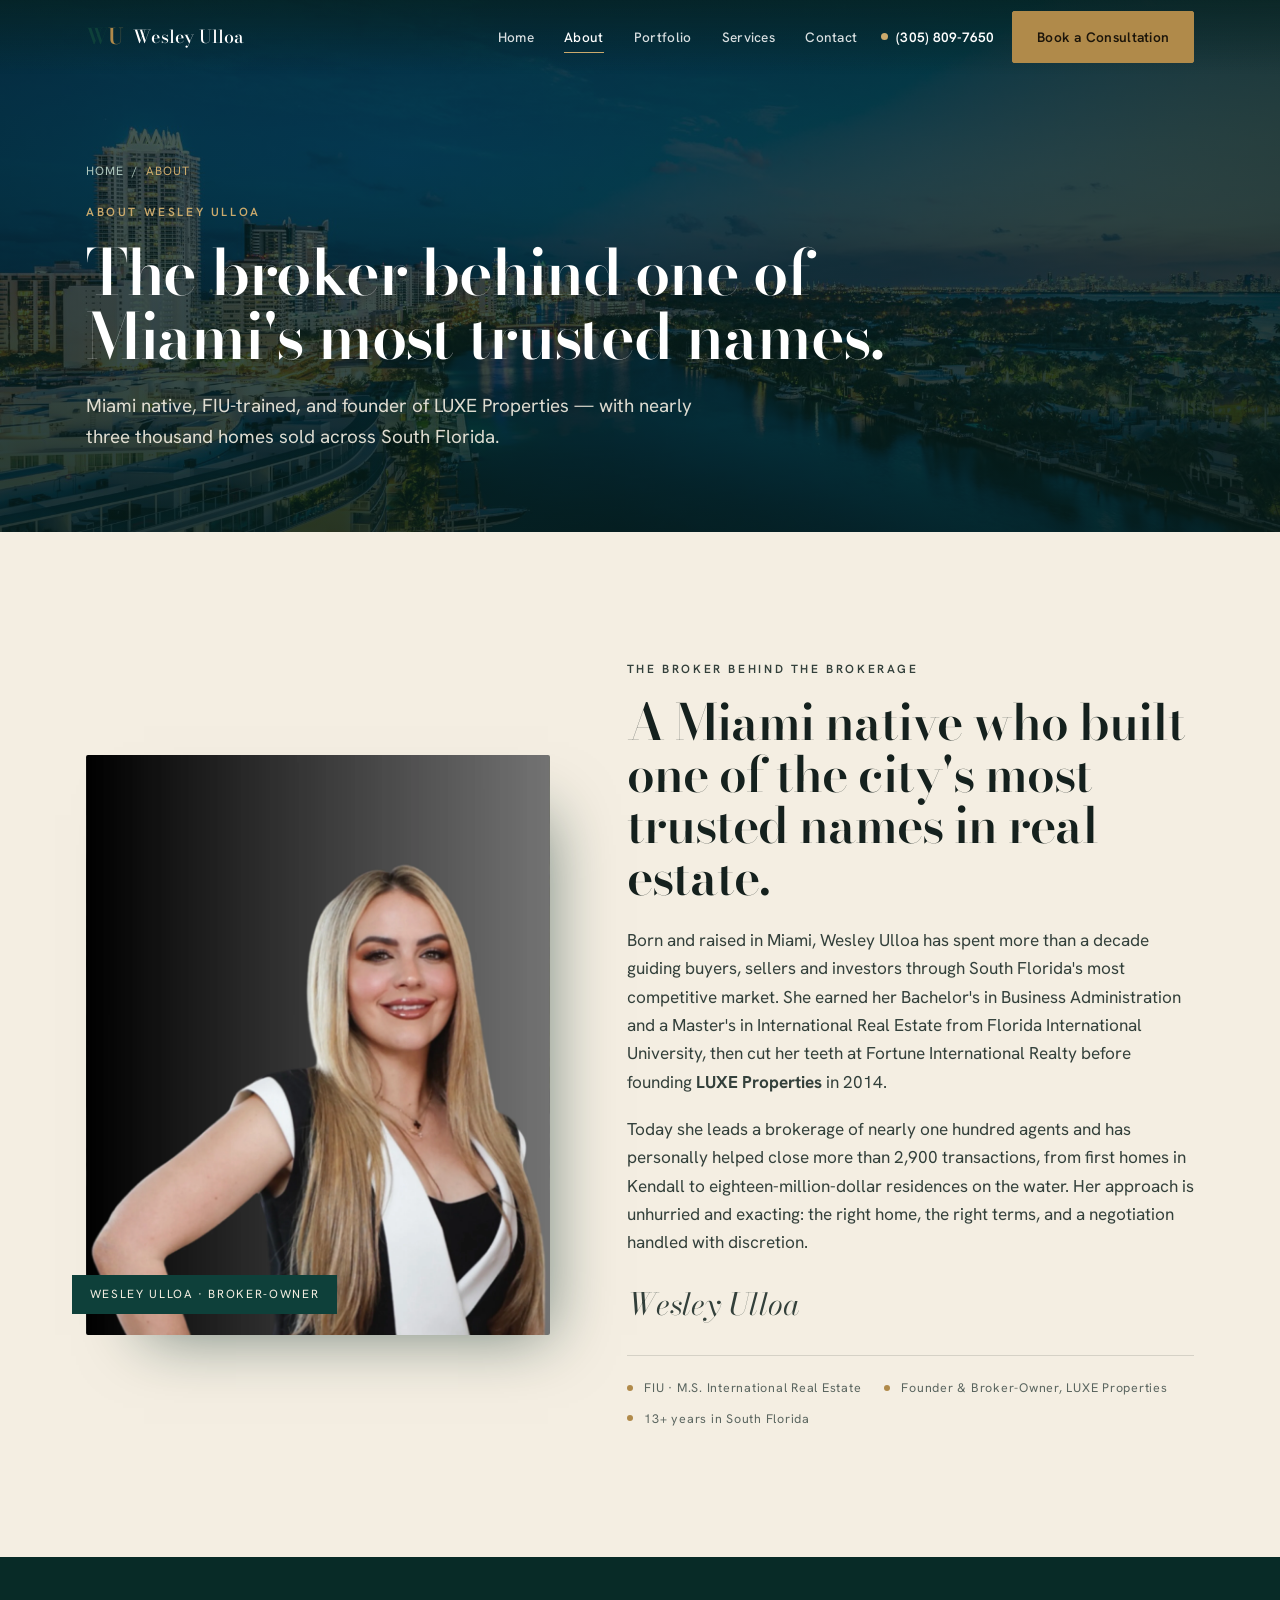
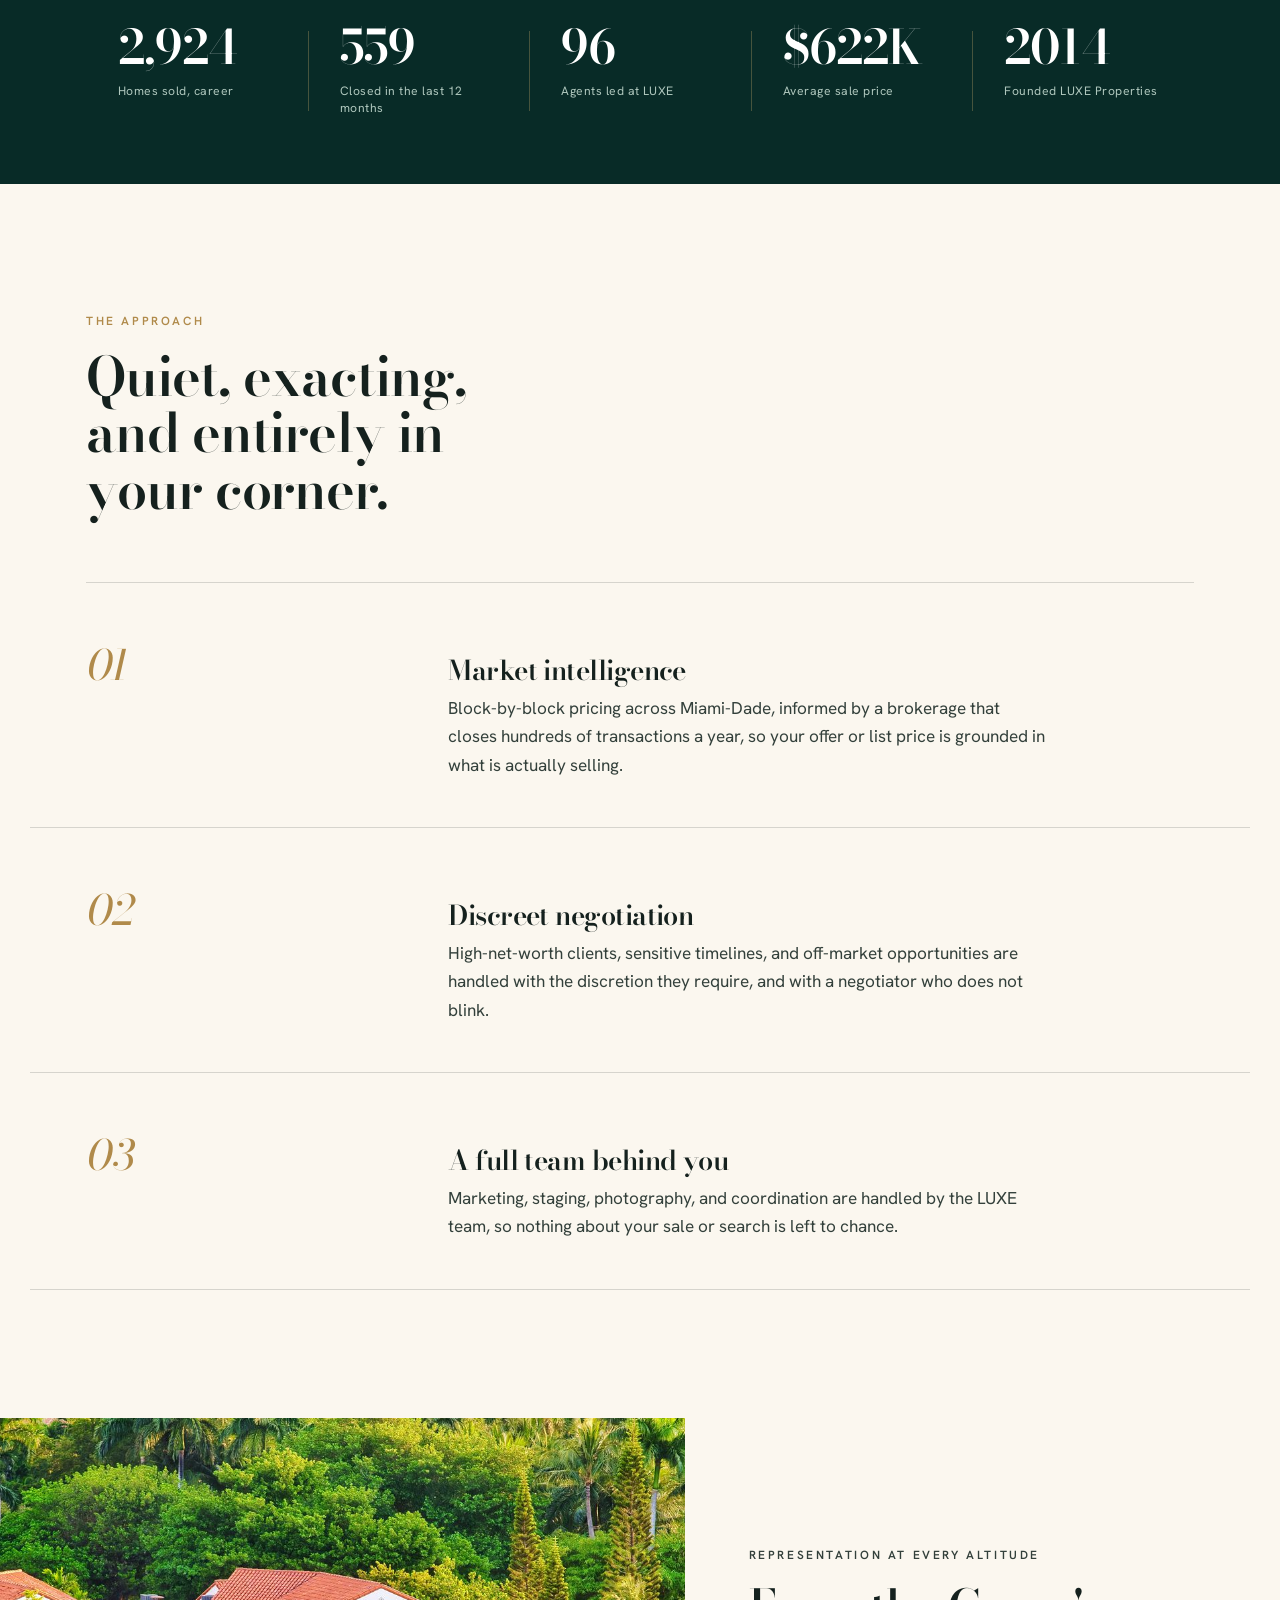
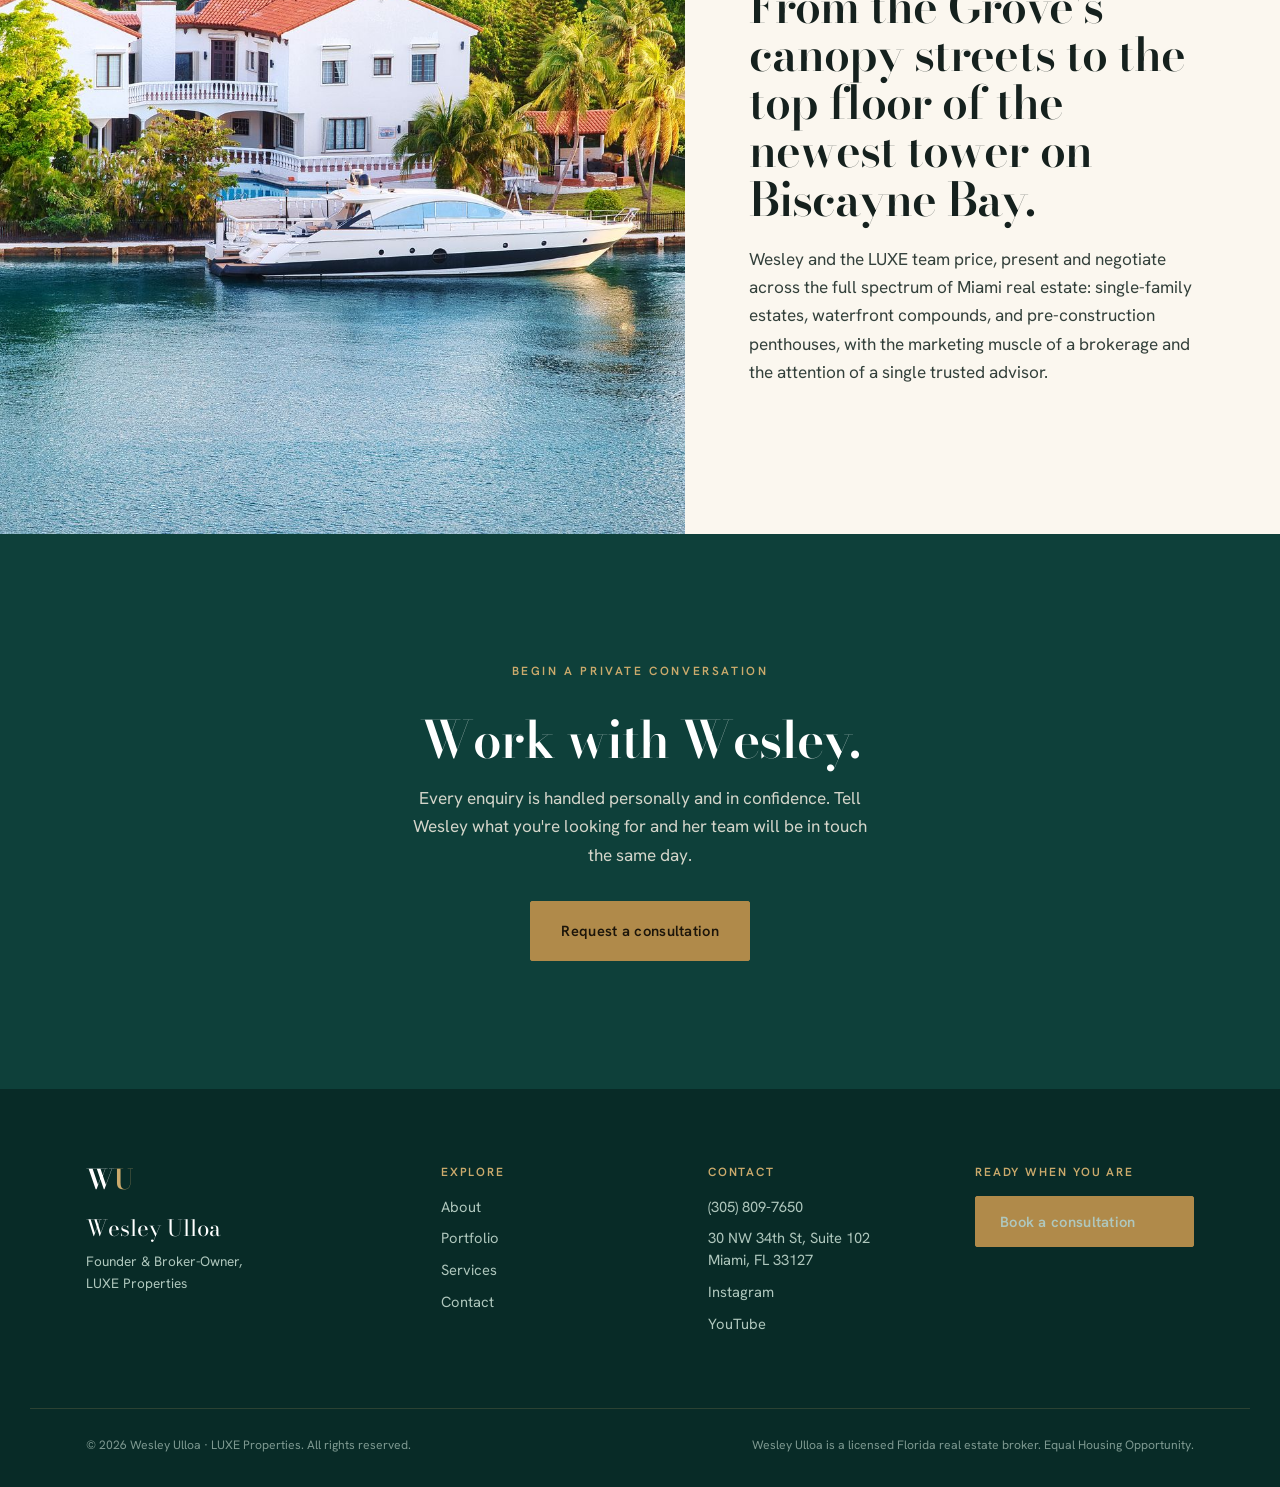
==== about.html @ b90cdd73 "Convert to 5-page site (Home / About / Portfolio / Services / Contact) - Shared header/footer + page" ====
<!DOCTYPE html>
<html lang="en">
<head>
<meta charset="UTF-8">
<meta name="viewport" content="width=device-width, initial-scale=1">
<title>About Wesley Ulloa — Founder & Broker, LUXE Properties | Miami</title>
<meta name="description" content="Meet Wesley Ulloa — Miami native, FIU-trained, founder of LUXE Properties, and one of South Florida's most trusted brokers with 2,900+ homes sold.">
<link rel="canonical" href="https://anmtal.github.io/Wesley-Ulloa-Realty/about.html">
<meta name="theme-color" content="#0E403A">
<meta property="og:type" content="website">
<meta property="og:title" content="About Wesley Ulloa — Founder & Broker, LUXE Properties | Miami">
<meta property="og:description" content="Meet Wesley Ulloa — Miami native, FIU-trained, founder of LUXE Properties, and one of South Florida's most trusted brokers with 2,900+ homes sold.">
<meta property="og:url" content="https://anmtal.github.io/Wesley-Ulloa-Realty/about.html">
<meta property="og:image" content="https://anmtal.github.io/Wesley-Ulloa-Realty/assets/potrait.webp">
<meta name="twitter:card" content="summary_large_image">
<meta name="twitter:title" content="About Wesley Ulloa — Founder & Broker, LUXE Properties | Miami">
<meta name="twitter:description" content="Meet Wesley Ulloa — Miami native, FIU-trained, founder of LUXE Properties, and one of South Florida's most trusted brokers with 2,900+ homes sold.">
<link rel="icon" href="assets/favicon.svg" type="image/svg+xml">
<link rel="preconnect" href="https://fonts.googleapis.com">
<link rel="preconnect" href="https://fonts.gstatic.com" crossorigin>
<link href="https://fonts.googleapis.com/css2?family=Bodoni+Moda:opsz,wght@6..96,400;6..96,500;6..96,600;6..96,700&family=Hanken+Grotesk:wght@400;500;600;700&display=swap" rel="stylesheet">
<link rel="stylesheet" href="css/style.css">
</head>
<body>
<a class="skip-link" href="#main">Skip to content</a>
<header class="site-header" id="siteHeader">
  <div class="wrap header-inner">
    <a href="index.html" class="brand" aria-label="Wesley Ulloa — home">
      <span class="brand-mark" aria-hidden="true">W<span>U</span></span>
      <span class="brand-name">Wesley&nbsp;Ulloa</span>
    </a>
    <nav class="nav" aria-label="Primary">
      <a href="index.html">Home</a>
      <a href="about.html" aria-current="page">About</a>
      <a href="portfolio.html">Portfolio</a>
      <a href="services.html">Services</a>
      <a href="contact.html">Contact</a>
    </nav>
    <div class="header-cta">
      <a href="tel:+13058097650" class="header-phone" aria-label="Call Wesley Ulloa"><span class="dot" aria-hidden="true"></span>(305)&nbsp;809-7650</a>
      <a href="contact.html" class="btn btn-brass">Book a Consultation</a>
    </div>
    <button class="nav-toggle" id="navToggle" aria-label="Open menu" aria-expanded="false" aria-controls="mobileNav"><span></span><span></span><span></span></button>
  </div>
</header>
<div class="mobile-nav" id="mobileNav" hidden>
  <nav aria-label="Mobile">
    <a href="index.html">Home</a>
    <a href="about.html">About</a>
    <a href="portfolio.html">Portfolio</a>
    <a href="services.html">Services</a>
    <a href="contact.html">Contact</a>
  </nav>
  <a href="tel:+13058097650" class="btn btn-ghost-teal">Call (305) 809-7650</a>
</div>

<main id="main">
<section class="page-hero page-hero--img">
  <div class="page-hero-media"><img src="assets/dusk-band.jpg" alt=""></div>
  <div class="wrap">
    <nav class="breadcrumb reveal" aria-label="Breadcrumb"><a href="index.html">Home</a> / <span>About</span></nav>
    <p class="kicker reveal">About Wesley Ulloa</p>
    <h1 class="reveal">The broker behind one of Miami's most trusted names.</h1>
    <p class="page-lede reveal">Miami native, FIU-trained, and founder of LUXE Properties — with nearly three thousand homes sold across South Florida.</p>
  </div>
</section>
<section class="about section--bone">
  <div class="wrap about-grid">
    <div class="about-portrait reveal">
      <img src="assets/potrait.webp" alt="Studio portrait of Wesley Ulloa, Founder and Broker-Owner of LUXE Properties">
      <span class="portrait-tag">Wesley Ulloa · Broker-Owner</span>
    </div>
    <div class="about-copy">
      <p class="kicker reveal">The broker behind the brokerage</p>
      <h2 class="reveal">A Miami native who built one of the city's most trusted names in real estate.</h2>
      <p class="reveal">Born and raised in Miami, Wesley Ulloa has spent more than a decade guiding buyers, sellers and investors through South Florida's most competitive market. She earned her Bachelor's in Business Administration and a Master's in International Real Estate from Florida International University, then cut her teeth at Fortune International Realty before founding <strong>LUXE Properties</strong> in 2014.</p>
      <p class="reveal">Today she leads a brokerage of nearly one hundred agents and has personally helped close more than 2,900 transactions, from first homes in Kendall to eighteen-million-dollar residences on the water. Her approach is unhurried and exacting: the right home, the right terms, and a negotiation handled with discretion.</p>
      <p class="signature reveal">Wesley Ulloa</p>
      <div class="about-credentials reveal">
        <span>FIU · M.S. International Real Estate</span>
        <span>Founder &amp; Broker-Owner, LUXE Properties</span>
        <span>13+ years in South Florida</span>
      </div>
    </div>
  </div>
</section>
<section class="ribbon" aria-label="Track record">
  <div class="wrap ribbon-inner">
    <div class="ribbon-item reveal"><span class="num">2,924</span><span class="cap">Homes sold, career</span></div>
    <div class="ribbon-item reveal"><span class="num">559</span><span class="cap">Closed in the last 12 months</span></div>
    <div class="ribbon-item reveal"><span class="num">96</span><span class="cap">Agents led at LUXE</span></div>
    <div class="ribbon-item reveal"><span class="num">$622K</span><span class="cap">Average sale price</span></div>
    <div class="ribbon-item reveal"><span class="num">2014</span><span class="cap">Founded LUXE Properties</span></div>
  </div>
</section>
<section class="section section--ivory">
  <div class="wrap">
    <header class="section-head reveal"><p class="kicker">The approach</p><h2>Quiet, exacting, and entirely in your corner.</h2></header>
    <div class="offer-list">
      <article class="offer reveal"><span class="offer-index">01</span><div class="offer-body"><h3>Market intelligence</h3><p>Block-by-block pricing across Miami-Dade, informed by a brokerage that closes hundreds of transactions a year, so your offer or list price is grounded in what is actually selling.</p></div></article>
      <article class="offer reveal"><span class="offer-index">02</span><div class="offer-body"><h3>Discreet negotiation</h3><p>High-net-worth clients, sensitive timelines, and off-market opportunities are handled with the discretion they require, and with a negotiator who does not blink.</p></div></article>
      <article class="offer reveal"><span class="offer-index">03</span><div class="offer-body"><h3>A full team behind you</h3><p>Marketing, staging, photography, and coordination are handled by the LUXE team, so nothing about your sale or search is left to chance.</p></div></article>
    </div>
  </div>
</section>
<section class="feature">
  <div class="feature-media reveal"><img src="assets/estate-feature.jpg" alt="White Mediterranean waterfront villa with a private dock and yacht on Biscayne Bay" loading="lazy"></div>
  <div class="feature-copy">
    <p class="kicker reveal">Representation at every altitude</p>
    <h2 class="reveal">From the Grove's canopy streets to the top floor of the newest tower on Biscayne Bay.</h2>
    <p class="reveal">Wesley and the LUXE team price, present and negotiate across the full spectrum of Miami real estate: single-family estates, waterfront compounds, and pre-construction penthouses, with the marketing muscle of a brokerage and the attention of a single trusted advisor.</p>
  </div>
</section>
<section class="section section--teal cta-band">
  <div class="wrap">
    <p class="kicker">Begin a private conversation</p>
    <h2>Work with Wesley.</h2>
    <p>Every enquiry is handled personally and in confidence. Tell Wesley what you're looking for and her team will be in touch the same day.</p>
    <a href="contact.html" class="btn btn-brass btn-lg">Request a consultation</a>
  </div>
</section>
</main>

<footer class="site-footer">
  <div class="wrap footer-grid">
    <div class="footer-brand">
      <span class="brand-mark" aria-hidden="true">W<span>U</span></span>
      <p class="footer-name">Wesley Ulloa</p>
      <p class="footer-role">Founder &amp; Broker-Owner, LUXE Properties</p>
    </div>
    <div class="footer-col">
      <h3>Explore</h3>
      <a href="about.html">About</a>
      <a href="portfolio.html">Portfolio</a>
      <a href="services.html">Services</a>
      <a href="contact.html">Contact</a>
    </div>
    <div class="footer-col">
      <h3>Contact</h3>
      <a href="tel:+13058097650">(305) 809-7650</a>
      <address>30 NW 34th St, Suite 102<br>Miami, FL 33127</address>
      <a href="https://www.instagram.com/luxepropertiesmia/" target="_blank" rel="noopener">Instagram</a>
      <a href="https://www.youtube.com/@LUXEProperties" target="_blank" rel="noopener">YouTube</a>
    </div>
    <div class="footer-col footer-cta">
      <h3>Ready when you are</h3>
      <a href="contact.html" class="btn btn-brass">Book a consultation</a>
    </div>
  </div>
  <div class="wrap footer-legal">
    <p>© 2026 Wesley Ulloa · LUXE Properties. All rights reserved.</p>
    <p>Wesley Ulloa is a licensed Florida real estate broker. Equal Housing Opportunity.</p>
  </div>
</footer>
<script type="application/ld+json">
{
  "@context": "https://schema.org",
  "@type": "RealEstateAgent",
  "name": "Wesley Ulloa",
  "jobTitle": "Founder & Broker-Owner, LUXE Properties",
  "image": "https://anmtal.github.io/Wesley-Ulloa-Realty/assets/potrait.webp",
  "url": "https://anmtal.github.io/Wesley-Ulloa-Realty/",
  "telephone": "+1-305-809-7650",
  "areaServed": "Miami-Dade County, Florida",
  "address": {"@type": "PostalAddress","streetAddress": "30 NW 34th St, Suite 102","addressLocality": "Miami","addressRegion": "FL","postalCode": "33127","addressCountry": "US"},
  "worksFor": {"@type": "RealEstateOrganization","name": "LUXE Properties"},
  "sameAs": ["https://www.instagram.com/luxepropertiesmia/","https://www.youtube.com/@LUXEProperties","https://www.zillow.com/profile/WesleyUlloaLUXE"],
  "aggregateRating": {"@type": "AggregateRating","ratingValue": "5.0","reviewCount": "788","bestRating": "5"}
}
</script><script type="application/ld+json">
{"@context":"https://schema.org","@type":"BreadcrumbList","itemListElement":[
{"@type":"ListItem","position":1,"name":"Home","item":"https://anmtal.github.io/Wesley-Ulloa-Realty/"},
{"@type":"ListItem","position":2,"name":"About","item":"https://anmtal.github.io/Wesley-Ulloa-Realty/about.html"}]}
</script>
<script src="js/main.js" defer></script>
</body>
</html>
---- css/style.css ----
/* =========================================================
   Wesley Ulloa — "Bayfront Atelier"
   Bay-teal drenched · bone reading · brass hairline · Bodoni Moda + Hanken Grotesk
   ========================================================= */

:root{
  --teal:#0E403A;      --teal-deep:#082B27;   --teal-800:#0B342F;
  --bone:#F4EEE2;      --ivory:#FBF7EF;       --paper:#FFFFFF;
  --brass:#B08A4A;     --brass-lt:#CBAA6C;
  --ink:#15211E;       --muted:#5A655F;
  --on-teal:#F4EEE2;   --on-teal-dim:#AFC7BD;

  --serif:"Bodoni Moda", Didot, "Times New Roman", serif;
  --sans:"Hanken Grotesk", system-ui, -apple-system, Segoe UI, sans-serif;

  --ease-out:cubic-bezier(0.22,1,0.36,1);
  --ease-io:cubic-bezier(0.77,0,0.175,1);

  --wrap:1220px;
  --pad:clamp(1.25rem,5vw,3.5rem);
  --sec:clamp(4.5rem,10vw,9rem);
  --radius:2px;
}

*,*::before,*::after{box-sizing:border-box}
html{-webkit-text-size-adjust:100%;scroll-behavior:smooth;overflow-anchor:none}
@media (prefers-reduced-motion:reduce){html{scroll-behavior:auto}}
body{
  margin:0;background:var(--bone);color:var(--ink);
  font-family:var(--sans);font-size:clamp(1rem,0.96rem + 0.2vw,1.075rem);
  line-height:1.65;-webkit-font-smoothing:antialiased;text-rendering:optimizeLegibility;
}
img{max-width:100%;display:block}
a{color:inherit;text-decoration:none}
h1,h2,h3{margin:0;font-weight:600;letter-spacing:-0.02em;line-height:1.04}
p{margin:0 0 1.1em}
address{font-style:normal}
::selection{background:var(--brass);color:#fff}

.wrap{width:100%;max-width:var(--wrap);margin-inline:auto;padding-inline:var(--pad)}
.kicker{font-family:var(--sans);font-weight:600;font-size:.74rem;letter-spacing:.22em;
  text-transform:uppercase;color:var(--brass);margin:0 0 1.1rem}
.section-head{max-width:44ch;margin-bottom:clamp(2.5rem,5vw,4rem)}
.section-head h2{font-family:var(--serif);font-size:clamp(2rem,1.3rem + 2.6vw,3.4rem)}
.section-note{font-size:.85rem;color:var(--muted);margin-top:.8rem;letter-spacing:.01em}

.skip-link{position:fixed;left:.6rem;top:-3rem;z-index:200;background:var(--teal);color:#fff;
  padding:.6rem 1rem;border-radius:var(--radius);transition:top .2s var(--ease-out)}
.skip-link:focus{top:.6rem}

/* ---------- Buttons ---------- */
.btn{--b:var(--brass);display:inline-flex;align-items:center;justify-content:center;gap:.5rem;
  font-family:var(--sans);font-weight:600;font-size:.86rem;letter-spacing:.02em;
  padding:.85rem 1.5rem;border-radius:var(--radius);border:1px solid transparent;cursor:pointer;
  transition:transform .16s var(--ease-out),background .25s ease,color .25s ease,border-color .25s ease;
  will-change:transform}
.btn:active{transform:scale(.97)}
.btn-lg{padding:1.05rem 1.9rem;font-size:.92rem}
.btn-block{width:100%}
.btn-brass{background:var(--brass);color:#1c150a;border-color:var(--brass)}
.btn-ghost{background:transparent;color:var(--on-teal);border-color:rgba(244,238,226,.5)}
.btn-ghost-teal{background:transparent;color:var(--teal);border-color:rgba(14,64,58,.35)}
@media (hover:hover) and (pointer:fine){
  .btn-brass:hover{background:var(--brass-lt);border-color:var(--brass-lt)}
  .btn-ghost:hover{background:rgba(244,238,226,.12);border-color:var(--on-teal)}
  .btn-ghost-teal:hover{background:rgba(14,64,58,.06)}
}
:focus-visible{outline:2px solid var(--brass);outline-offset:3px;border-radius:1px}

/* ---------- Brand mark ---------- */
.brand-mark{font-family:var(--serif);font-weight:600;font-size:1.35rem;line-height:1;
  color:var(--teal);letter-spacing:-.03em}
.brand-mark span{color:var(--brass)}

/* ---------- Header ---------- */
.site-header{position:fixed;top:0;left:0;right:0;z-index:100;
  background:linear-gradient(180deg,rgba(6,32,29,.66) 0%,rgba(6,32,29,.28) 60%,rgba(6,32,29,0) 100%);
  transition:background .35s ease,box-shadow .35s ease,transform .4s var(--ease-out)}
.header-inner{display:flex;align-items:center;gap:1.5rem;height:74px}
.brand{display:flex;align-items:center;gap:.6rem}
.brand-name{font-family:var(--serif);font-size:1.12rem;font-weight:500;color:#fff;letter-spacing:.01em;
  transition:color .35s ease}
.nav{display:flex;gap:1.9rem;margin-left:auto}
.nav a{font-size:.85rem;font-weight:500;letter-spacing:.02em;color:rgba(255,255,255,.85);
  position:relative;padding:.3rem 0;transition:color .25s ease}
.nav a::after{content:"";position:absolute;left:0;right:100%;bottom:0;height:1px;background:var(--brass-lt);
  transition:right .3s var(--ease-out)}
@media (hover:hover){.nav a:hover{color:#fff}.nav a:hover::after{right:0}}
.header-cta{display:flex;align-items:center;gap:1.1rem}
.header-phone{display:inline-flex;align-items:center;gap:.5rem;font-weight:600;font-size:.85rem;
  color:#fff;letter-spacing:.01em}
.header-phone .dot{width:7px;height:7px;border-radius:50%;background:var(--brass-lt);
  box-shadow:0 0 0 0 rgba(203,170,108,.6);animation:pulse 2.6s var(--ease-out) infinite}
@keyframes pulse{0%{box-shadow:0 0 0 0 rgba(203,170,108,.55)}70%{box-shadow:0 0 0 8px rgba(203,170,108,0)}100%{box-shadow:0 0 0 0 rgba(203,170,108,0)}}

/* header solid state after scroll */
.site-header.solid{background:rgba(8,43,39,.92);backdrop-filter:blur(10px);
  box-shadow:0 1px 0 rgba(203,170,108,.18),0 10px 30px rgba(6,26,23,.28)}
.site-header.hide{transform:translateY(-100%)}

.nav-toggle{display:none;flex-direction:column;gap:5px;background:none;border:0;padding:.4rem;cursor:pointer}
.nav-toggle span{width:26px;height:2px;background:#fff;transition:transform .3s var(--ease-out),opacity .2s}

/* mobile drawer */
.mobile-nav{position:fixed;inset:74px 0 auto 0;z-index:95;background:var(--teal-deep);
  padding:1.5rem var(--pad) 2.2rem;display:flex;flex-direction:column;gap:.4rem;
  border-bottom:1px solid rgba(203,170,108,.2);
  transform:translateY(-12px);opacity:0;transition:transform .3s var(--ease-out),opacity .3s}
.mobile-nav:not([hidden]){transform:translateY(0);opacity:1}
.mobile-nav nav{display:flex;flex-direction:column}
.mobile-nav a{color:var(--on-teal);font-family:var(--serif);font-size:1.5rem;padding:.6rem 0;
  border-bottom:1px solid rgba(203,170,108,.12)}
.mobile-nav .btn{margin-top:1.1rem}

/* ---------- Hero ---------- */
.hero{position:relative;min-height:100svh;display:flex;align-items:flex-end;
  padding-block:clamp(7rem,14vh,10rem) clamp(3rem,7vh,5rem);overflow:hidden;isolation:isolate}
.hero-media{position:absolute;inset:0;z-index:-2}
.hero-media img{width:100%;height:100%;object-fit:cover;animation:kb 22s var(--ease-out) forwards}
@keyframes kb{from{transform:scale(1.12)}to{transform:scale(1)}}
.hero-wash{position:absolute;inset:0;z-index:-1;
  background:linear-gradient(180deg,rgba(7,38,34,.62) 0%,rgba(7,38,34,.34) 30%,rgba(7,38,34,.72) 74%,rgba(7,38,34,.95) 100%),
             linear-gradient(102deg,rgba(7,38,34,.78) 0%,rgba(7,38,34,.28) 46%,rgba(7,38,34,0) 78%)}
.hero-inner{position:relative}
.hero-eyebrow{font-size:.78rem;letter-spacing:.24em;text-transform:uppercase;color:#EAD6A6;
  font-weight:600;margin:0 0 1.4rem;text-shadow:0 1px 16px rgba(6,32,29,.7)}
.hero-title{font-family:var(--serif);color:#fff;font-weight:600;
  font-size:clamp(2.6rem,1.2rem + 6vw,6.4rem);line-height:.98;letter-spacing:-.025em;margin:0 0 1.6rem;
  text-shadow:0 2px 40px rgba(6,32,29,.4)}
.hero-title em{font-style:italic;color:var(--brass-lt)}
.reveal-line{display:block;overflow:hidden}
.reveal-line>span{display:block;transform:translateY(115%);transition:transform 1s var(--ease-out)}
.hero.in .reveal-line>span{transform:translateY(0)}
.hero.in .reveal-line:nth-child(2)>span{transition-delay:.12s}
.hero-lede{max-width:46ch;color:rgba(247,242,232,.95);font-size:clamp(1.02rem,0.98rem + .4vw,1.22rem);margin:0 0 2.1rem;text-shadow:0 1px 20px rgba(6,32,29,.55)}
.hero-actions{display:flex;flex-wrap:wrap;gap:.9rem;margin-bottom:3rem}
.hero-proof{list-style:none;margin:0;padding:2rem 0 0;display:flex;flex-wrap:wrap;gap:clamp(1.6rem,4vw,3.2rem);
  border-top:1px solid rgba(203,170,108,.28)}
.hero-proof li{display:flex;flex-direction:column;gap:.2rem}
.hero-proof strong{font-family:var(--serif);font-size:clamp(1.5rem,1.1rem + 1.4vw,2.1rem);color:#fff;font-weight:600;line-height:1}
.hero-proof span{font-size:.72rem;letter-spacing:.14em;text-transform:uppercase;color:var(--on-teal-dim)}

.scroll-cue{position:absolute;bottom:1.4rem;left:50%;transform:translateX(-50%);width:26px;height:42px;
  border:1px solid rgba(244,238,226,.4);border-radius:20px;display:none}
.scroll-cue span{position:absolute;top:8px;left:50%;width:3px;height:7px;border-radius:2px;background:var(--brass-lt);
  transform:translateX(-50%);animation:cue 1.8s var(--ease-out) infinite}
@keyframes cue{0%{opacity:0;transform:translate(-50%,0)}40%{opacity:1}100%{opacity:0;transform:translate(-50%,14px)}}
@media (min-width:900px){.scroll-cue{display:block}}

/* ---------- Stat ribbon (drenched teal) ---------- */
.ribbon{background:var(--teal-deep);color:var(--on-teal)}
.ribbon-inner{display:grid;grid-template-columns:repeat(5,1fr);
  padding-block:clamp(2.6rem,5vw,3.8rem)}
.ribbon-item{padding:.4rem clamp(1rem,2.5vw,2rem);position:relative;text-align:left}
.ribbon-item+.ribbon-item::before{content:"";position:absolute;left:0;top:12%;bottom:12%;width:1px;
  background:rgba(203,170,108,.32)}
.ribbon-item .num{display:block;font-family:var(--serif);font-weight:600;
  font-size:clamp(1.9rem,1.2rem + 2.2vw,3.1rem);line-height:1;color:#fff;letter-spacing:-.02em}
.ribbon-item .cap{display:block;margin-top:.7rem;font-size:.76rem;line-height:1.4;color:var(--on-teal-dim);
  letter-spacing:.04em}

/* ---------- About ---------- */
.about{background:var(--bone);padding-block:var(--sec)}
.about-grid{display:grid;grid-template-columns:0.9fr 1.1fr;gap:clamp(2.5rem,6vw,5.5rem);align-items:center}
.about-portrait{position:relative}
.about-portrait img{width:100%;aspect-ratio:4/5;object-fit:cover;border-radius:var(--radius);
  box-shadow:28px 30px 60px -30px rgba(8,43,39,.55)}
.about-portrait::after{content:"";position:absolute;inset:14px -14px -14px 14px;z-index:-1;
  border:1px solid var(--brass);border-radius:var(--radius)}
.portrait-tag{position:absolute;left:0;bottom:1.3rem;background:var(--teal);color:var(--on-teal);
  font-size:.74rem;letter-spacing:.14em;text-transform:uppercase;padding:.6rem 1.1rem;
  transform:translateX(-14px)}
.about-copy h2{font-family:var(--serif);font-size:clamp(1.9rem,1.2rem + 2.4vw,3.1rem);margin:0 0 1.4rem;max-width:20ch}
.about-copy p{max-width:60ch;color:#33403b}
.signature{font-family:var(--serif);font-style:italic;font-size:1.9rem;color:var(--teal);margin:1.4rem 0 1.6rem}
.about-credentials{display:flex;flex-wrap:wrap;gap:.6rem 1.4rem;padding-top:1.4rem;
  border-top:1px solid rgba(21,33,30,.14)}
.about-credentials span{font-size:.78rem;letter-spacing:.06em;color:var(--muted);position:relative;padding-left:1.1rem}
.about-credentials span::before{content:"";position:absolute;left:0;top:.5em;width:6px;height:6px;background:var(--brass);border-radius:50%}

/* ---------- Feature ---------- */
.feature{display:grid;grid-template-columns:1.15fr 1fr;align-items:stretch;background:var(--ivory)}
.feature-media{overflow:hidden;min-height:min(70vh,560px)}
.feature-media img{width:100%;height:100%;object-fit:cover}
.feature-copy{padding:var(--sec) clamp(1.5rem,5vw,4.5rem)}
.feature-copy h2{font-family:var(--serif);font-size:clamp(1.8rem,1.2rem + 2.2vw,2.9rem);margin:0 0 1.3rem;max-width:16ch}
.feature-copy p{max-width:48ch;color:#33403b}

/* ---------- Offerings ---------- */
.offerings{background:var(--bone);padding-block:var(--sec)}
.offer-list{display:grid;gap:0;border-top:1px solid rgba(21,33,30,.16)}
.offer{display:grid;grid-template-columns:minmax(180px,.4fr) 1fr;gap:clamp(1.5rem,5vw,4rem);
  padding:clamp(1.8rem,4vw,3rem) 0;border-bottom:1px solid rgba(21,33,30,.16);align-items:baseline}
.offer-index{font-family:var(--serif);font-style:italic;font-size:clamp(1.6rem,1rem + 2vw,2.6rem);color:var(--brass)}
.offer-body h3{font-family:var(--serif);font-size:clamp(1.3rem,1rem + 1vw,1.7rem);margin:0 0 .6rem}
.offer-body p{max-width:60ch;color:#33403b;margin:0}
@media (hover:hover){.offer{transition:background .3s ease;margin-inline:calc(-1*var(--pad));padding-inline:var(--pad)}
  .offer:hover{background:var(--ivory)}}

/* ---------- Portfolio ---------- */
.portfolio{background:var(--ivory);padding-block:var(--sec)}
.port-grid{display:grid;grid-template-columns:1fr;gap:1.1rem}
.port-item{position:relative;overflow:hidden;border-radius:var(--radius);background:var(--teal-deep);margin:0}
.port-item.is-clickable{display:block;width:100%;border:0;padding:0;font:inherit;color:inherit;text-align:left;cursor:pointer}
.port-item img{width:100%;height:100%;object-fit:cover;aspect-ratio:4/3;
  transition:transform .8s var(--ease-out)}
.port-item figcaption{position:absolute;left:0;right:0;bottom:0;display:flex;justify-content:space-between;
  align-items:flex-end;gap:.5rem;padding:1.1rem 1.2rem;color:#fff;
  background:linear-gradient(180deg,rgba(8,43,39,0),rgba(8,43,39,.82));
  font-family:var(--serif);font-size:1.05rem}
.port-item .port-meta{font-family:var(--sans);font-size:.72rem;letter-spacing:.1em;text-transform:uppercase;
  color:var(--brass-lt);font-weight:600;text-align:right;white-space:nowrap}
.port-item figcaption small{display:block;font-family:var(--sans);font-size:.7rem;letter-spacing:.04em;
  color:var(--on-teal-dim);font-weight:500;margin-top:.25rem;text-transform:none}
.section-note a{color:var(--brass);font-weight:600;letter-spacing:.02em}
@media (hover:hover){.section-note a:hover{color:var(--ink)}}
@media (hover:hover){.port-item:hover img{transform:scale(1.05)}}

/* ---------- Reviews / dusk band ---------- */
.reviews{position:relative;color:var(--on-teal);padding-block:var(--sec);isolation:isolate}
.reviews-media{position:absolute;inset:0;z-index:-2}
.reviews-media img{width:100%;height:100%;object-fit:cover;filter:brightness(.5) saturate(.85)}
.reviews-wash{position:absolute;inset:0;z-index:-1;
  background:radial-gradient(120% 90% at 50% 40%,rgba(6,32,29,.82),rgba(5,26,23,.95) 78%),
             linear-gradient(180deg,rgba(6,32,29,.80),rgba(5,26,23,.92))}
.reviews-head{text-align:center;margin-bottom:clamp(2.4rem,5vw,3.6rem)}
.stars{color:var(--brass-lt);font-size:1.5rem;letter-spacing:.2em}
.reviews-score{font-family:var(--serif);font-size:clamp(1.2rem,1rem + 1vw,1.7rem);margin:.8rem 0 0;color:#fff}
.reviews-score strong{color:var(--brass-lt);font-weight:600}
.quote-row{display:grid;grid-template-columns:repeat(3,1fr);gap:clamp(1.6rem,3vw,2.8rem)}
.quote{margin:0;padding:0}
.quote p{font-family:var(--serif);font-size:clamp(1.1rem,1rem + .5vw,1.32rem);line-height:1.5;color:#fff;
  margin:0 0 1.1rem}
.quote cite{font-style:normal;font-size:.76rem;letter-spacing:.12em;text-transform:uppercase;color:var(--on-teal-dim)}
.quote{position:relative;padding-top:1.6rem}
.quote::before{content:"";position:absolute;top:0;left:0;width:44px;height:2px;background:var(--brass)}

/* ---------- Areas ---------- */
.areas{background:var(--bone);padding-block:var(--sec)}
.areas-grid{display:grid;grid-template-columns:1fr 1.1fr;gap:clamp(2.5rem,6vw,5rem);align-items:center}
.areas-intro h2{font-family:var(--serif);font-size:clamp(1.9rem,1.2rem + 2.4vw,3rem);margin:0 0 1.2rem;max-width:16ch}
.areas-intro p{max-width:42ch;color:#33403b}
.area-list{list-style:none;margin:0;padding:0;display:grid;grid-template-columns:repeat(3,1fr);
  gap:0;border-top:1px solid rgba(21,33,30,.16)}
.area-list li{font-family:var(--serif);font-size:clamp(1.05rem,.9rem + .5vw,1.3rem);
  padding:.95rem .2rem;border-bottom:1px solid rgba(21,33,30,.12);color:var(--ink)}

/* ---------- Contact (drenched teal close) ---------- */
.contact{background:var(--teal);color:var(--on-teal);padding-block:var(--sec)}
.contact-grid{display:grid;grid-template-columns:1fr 1fr;gap:clamp(2.5rem,6vw,5rem);align-items:start}
.contact .kicker{color:var(--brass-lt)}
.contact-copy h2{font-family:var(--serif);font-size:clamp(2rem,1.3rem + 2.6vw,3.3rem);margin:0 0 1.3rem;max-width:14ch;color:#fff}
.contact-copy>p{max-width:46ch;color:rgba(244,238,226,.86)}
.contact-facts{list-style:none;margin:2.4rem 0 0;padding:0;display:grid;gap:1.3rem}
.contact-facts li{display:grid;grid-template-columns:5.5rem 1fr;gap:1rem;align-items:baseline;
  padding-bottom:1.3rem;border-bottom:1px solid rgba(203,170,108,.22)}
.contact-facts span{font-size:.72rem;letter-spacing:.16em;text-transform:uppercase;color:var(--brass-lt)}
.contact-facts a,.contact-facts address{font-family:var(--serif);font-size:1.15rem;color:#fff;line-height:1.4}
@media (hover:hover){.contact-facts a:hover{color:var(--brass-lt)}}

.contact-form{background:var(--ivory);color:var(--ink);border-radius:var(--radius);
  padding:clamp(1.6rem,3vw,2.4rem);box-shadow:0 30px 60px -30px rgba(6,26,23,.6)}
.field{display:flex;flex-direction:column;margin-bottom:1.1rem}
.field-row{display:grid;grid-template-columns:1fr 1fr;gap:1rem}
.field label{font-size:.74rem;letter-spacing:.12em;text-transform:uppercase;color:var(--muted);
  font-weight:600;margin-bottom:.45rem}
.field input,.field select,.field textarea{font-family:var(--sans);font-size:1rem;color:var(--ink);
  background:var(--paper);border:1px solid rgba(21,33,30,.2);border-radius:var(--radius);
  padding:.8rem .9rem;transition:border-color .2s ease,box-shadow .2s ease}
.field textarea{resize:vertical}
.field input:focus,.field select:focus,.field textarea:focus{outline:none;border-color:var(--brass);
  box-shadow:0 0 0 3px rgba(176,138,74,.16)}
.select-wrap{position:relative}
.select-wrap::after{content:"";position:absolute;right:1rem;top:50%;width:8px;height:8px;
  border-right:2px solid var(--muted);border-bottom:2px solid var(--muted);
  transform:translateY(-70%) rotate(45deg);pointer-events:none}
.field select{width:100%;appearance:none}
.contact-form .btn{margin-top:.4rem}
.form-note{font-size:.82rem;color:var(--muted);text-align:center;margin:1rem 0 0}
.form-note a{color:var(--teal);font-weight:600}
.form-note.ok{color:var(--teal);font-weight:600}

/* ---------- Footer ---------- */
.site-footer{background:var(--teal-deep);color:var(--on-teal-dim);padding-block:clamp(3rem,6vw,5rem) 2rem}
.footer-grid{display:grid;grid-template-columns:1.4fr 1fr 1fr 1fr;gap:clamp(2rem,4vw,3rem)}
.footer-brand .brand-mark{color:#fff;font-size:1.7rem}
.footer-brand .brand-mark span{color:var(--brass-lt)}
.footer-name{font-family:var(--serif);font-size:1.4rem;color:#fff;margin:.8rem 0 .2rem}
.footer-role{font-size:.85rem;margin:0;max-width:24ch}
.footer-col h3{font-family:var(--sans);font-size:.74rem;letter-spacing:.16em;text-transform:uppercase;
  color:var(--brass-lt);margin:0 0 1.1rem;font-weight:600}
.footer-col a,.footer-col address{display:block;color:var(--on-teal-dim);font-size:.92rem;margin-bottom:.6rem;line-height:1.5}
@media (hover:hover){.footer-col a:hover{color:#fff}}
.footer-cta .btn{margin-top:.2rem}
.footer-legal{display:flex;flex-wrap:wrap;justify-content:space-between;gap:.6rem;
  margin-top:clamp(2.5rem,5vw,4rem);padding-top:1.6rem;border-top:1px solid rgba(203,170,108,.18);
  font-size:.76rem;color:rgba(175,199,189,.7)}
.footer-legal p{margin:0}

/* ---------- Reveal motion ---------- */
.reveal{opacity:0;transform:translateY(20px);
  transition:opacity .8s var(--ease-out),transform .8s var(--ease-out)}
.reveal.in{opacity:1;transform:none}

/* ================= RESPONSIVE ================= */
@media (min-width:640px){
  .port-grid{grid-template-columns:1fr 1fr}
}
@media (min-width:960px){
  .port-grid{grid-template-columns:repeat(3,1fr);grid-auto-rows:clamp(210px,22vw,290px)}
  .port-item img{aspect-ratio:auto}
  .port-item:nth-child(1){grid-column:1;grid-row:1 / span 2}
  .port-item:nth-child(2){grid-column:2;grid-row:1}
  .port-item:nth-child(3){grid-column:3;grid-row:1}
  .port-item:nth-child(4){grid-column:2;grid-row:2}
  .port-item:nth-child(5){grid-column:3;grid-row:2}
}
@media (max-width:920px){
  .nav,.header-cta{display:none}
  .nav-toggle{display:flex;margin-left:auto}
  .feature{grid-template-columns:1fr}
  .feature-media{min-height:52vh}
  .contact-grid,.about-grid,.areas-grid{grid-template-columns:1fr}
  .about-portrait{max-width:420px}
  .quote-row{grid-template-columns:1fr;gap:2rem}
  .quote{padding-top:1.3rem}
}
@media (max-width:720px){
  .ribbon-inner{grid-template-columns:repeat(2,1fr);gap:1.6rem 0}
  .ribbon-item{padding:.6rem 1rem}
  .ribbon-item:nth-child(odd)::before{display:none}
  .ribbon-item+.ribbon-item::before{top:6%;bottom:6%}
  .area-list{grid-template-columns:repeat(2,1fr)}
  .field-row{grid-template-columns:1fr}
  .nav-open{overflow:hidden}
}
@media (max-width:420px){
  .ribbon-inner{grid-template-columns:1fr}
  .ribbon-item+.ribbon-item::before{display:none}
  .ribbon-item{border-top:1px solid rgba(203,170,108,.18);padding-top:1.2rem}
  .area-list{grid-template-columns:1fr}
  .hero-proof{gap:1.3rem 2rem}
}

/* nav-open body lock helper set via JS */
body.nav-open{overflow:hidden}

@media (prefers-reduced-motion:reduce){
  *,*::before,*::after{animation-duration:.001ms!important;animation-iteration-count:1!important;
    transition-duration:.001ms!important}
  .reveal{opacity:1;transform:none}
  .reveal-line>span{transform:none}
  .hero-media img{animation:none;transform:none}
  .lb-overlay{transition:none}
}

/* ===================== MULTI-PAGE ADDITIONS ===================== */
/* active nav item */
.nav a[aria-current="page"]{color:#fff}
.nav a[aria-current="page"]::after{right:0}

/* interior page sub-hero */
.page-hero{position:relative;background:var(--teal-deep);color:var(--on-teal);isolation:isolate;overflow:hidden;
  padding:calc(74px + clamp(3rem,8vw,5.5rem)) 0 clamp(3rem,7vw,5rem)}
.page-hero--img .page-hero-media{position:absolute;inset:0;z-index:-2}
.page-hero--img .page-hero-media img{width:100%;height:100%;object-fit:cover}
.page-hero--img::before{content:"";position:absolute;inset:0;z-index:-1;
  background:radial-gradient(120% 100% at 30% 30%,rgba(6,32,29,.72),rgba(5,26,23,.92))}
.page-hero .kicker{color:var(--brass-lt)}
.page-hero h1{font-family:var(--serif);font-weight:600;color:#fff;letter-spacing:-.02em;line-height:1.02;
  font-size:clamp(2.3rem,1.4rem + 3.2vw,4.2rem);max-width:20ch}
.page-hero .page-lede{max-width:56ch;color:rgba(244,238,226,.9);margin:1.3rem 0 0;font-size:clamp(1.02rem,.98rem + .3vw,1.18rem)}
.breadcrumb{display:flex;flex-wrap:wrap;gap:.5rem;font-size:.75rem;letter-spacing:.08em;text-transform:uppercase;
  color:var(--on-teal-dim);margin-bottom:1.3rem}
.breadcrumb a{color:var(--on-teal-dim)}
.breadcrumb span{color:var(--brass-lt)}
@media (hover:hover){.breadcrumb a:hover{color:#fff}}

/* generic interior section shells */
.section{padding-block:var(--sec)}
.section--bone{background:var(--bone)}
.section--ivory{background:var(--ivory)}
.section--teal{background:var(--teal);color:var(--on-teal)}
.section--teal .kicker{color:var(--brass-lt)}
.section--teal h2{color:#fff}
.lead-narrow{max-width:60ch}

/* home: sold teaser (3 across) */
.sold-teaser{display:grid;grid-template-columns:repeat(3,1fr);gap:1.1rem}
.teaser-more{margin-top:2rem}
.teaser-more a{color:var(--brass);font-weight:600;letter-spacing:.02em}
@media (hover:hover){.teaser-more a:hover{color:var(--ink)}}
@media (max-width:820px){.sold-teaser{grid-template-columns:1fr 1fr}}
@media (max-width:540px){.sold-teaser{grid-template-columns:1fr}}

/* services page */
.service{display:grid;grid-template-columns:minmax(0,.4fr) 1fr;gap:clamp(1.4rem,5vw,4rem);
  padding:clamp(2rem,5vw,3.4rem) 0;border-top:1px solid rgba(21,33,30,.16)}
.service:last-of-type{border-bottom:1px solid rgba(21,33,30,.16)}
.service-num{font-family:var(--serif);font-style:italic;color:var(--brass);
  font-size:clamp(1.9rem,1.3rem + 2vw,3rem);line-height:1}
.service h2{font-family:var(--serif);font-size:clamp(1.5rem,1.1rem + 1.4vw,2.2rem);margin:0 0 1rem}
.service p{max-width:62ch;color:#33403b;margin:0}
.service ul{list-style:none;margin:1.3rem 0 0;padding:0;display:grid;gap:.7rem;max-width:60ch}
.service li{position:relative;padding-left:1.5rem;color:#33403b}
.service li::before{content:"";position:absolute;left:0;top:.62em;width:7px;height:7px;background:var(--brass);border-radius:50%}

/* contact page: form + map */
.contact-page-grid{display:grid;grid-template-columns:1fr 1fr;gap:clamp(2.5rem,6vw,5rem);align-items:start}
.map-embed{display:block;border:1px solid rgba(203,170,108,.3);border-radius:var(--radius);overflow:hidden;margin-top:2.4rem;
  box-shadow:0 24px 50px -30px rgba(6,26,23,.5)}
.map-embed img{display:block;width:100%;height:auto;filter:grayscale(.08) contrast(1.02);transition:transform .5s var(--ease-out)}
@media (hover:hover){.map-embed:hover img{transform:scale(1.03)}}
.map-link{margin:.9rem 0 0;font-size:.82rem}
.map-link a{color:var(--brass);font-weight:600}
@media (hover:hover){.map-link a:hover{color:var(--ink)}}
@media (max-width:920px){.contact-page-grid{grid-template-columns:1fr}}

/* lightbox */
.lb-overlay{position:fixed;inset:0;z-index:300;background:rgba(5,22,20,.95);
  display:flex;align-items:center;justify-content:center;padding:clamp(1rem,4vw,3rem);
  opacity:0;visibility:hidden;transition:opacity .3s var(--ease-out),visibility .3s}
.lb-overlay.open{opacity:1;visibility:visible}
.lb-figure{max-width:1040px;width:100%;text-align:center;margin:0}
.lb-figure img{width:100%;max-height:76vh;object-fit:contain;border-radius:var(--radius);
  transform:scale(.97);transition:transform .3s var(--ease-out)}
.lb-overlay.open .lb-figure img{transform:scale(1)}
.lb-cap{color:var(--on-teal);font-family:var(--serif);font-size:1.15rem;margin-top:1rem}
.lb-cap small{display:block;font-family:var(--sans);color:var(--brass-lt);font-size:.76rem;letter-spacing:.1em;
  text-transform:uppercase;margin-top:.45rem}
.lb-btn{position:absolute;background:rgba(244,238,226,.1);border:1px solid rgba(244,238,226,.32);color:#fff;
  width:48px;height:48px;border-radius:50%;cursor:pointer;font-size:1.2rem;line-height:1;
  display:flex;align-items:center;justify-content:center;
  transition:background .2s ease,transform .16s var(--ease-out)}
.lb-btn:active{transform:scale(.93)}
@media (hover:hover){.lb-btn:hover{background:rgba(244,238,226,.2)}}
.lb-close{top:1.1rem;right:1.1rem}
.lb-prev{left:1.1rem;top:50%;transform:translateY(-50%)}
.lb-next{right:1.1rem;top:50%;transform:translateY(-50%)}
.port-item .zoom-hint{position:absolute;top:.9rem;right:.9rem;width:34px;height:34px;border-radius:50%;
  background:rgba(6,32,29,.5);border:1px solid rgba(203,170,108,.5);color:var(--brass-lt);
  display:flex;align-items:center;justify-content:center;font-size:.9rem;opacity:0;transition:opacity .25s ease}
@media (hover:hover){.port-item:hover .zoom-hint{opacity:1}}

/* CTA band + centered heads */
.cta-band{text-align:center}
.cta-band h2{font-family:var(--serif);font-size:clamp(2rem,1.3rem + 2.6vw,3.2rem);max-width:18ch;margin:0 auto 1.1rem;color:#fff}
.cta-band p{max-width:48ch;margin:0 auto 2rem;color:rgba(244,238,226,.86)}
.section-head--center{margin-inline:auto;text-align:center}
.section-head--center .kicker{}
.stat-inline{display:flex;flex-wrap:wrap;gap:clamp(1.4rem,4vw,3rem);justify-content:center;margin-top:2.4rem;
  padding-top:2rem;border-top:1px solid rgba(203,170,108,.25)}
.stat-inline div{display:flex;flex-direction:column;gap:.25rem}
.stat-inline strong{font-family:var(--serif);font-size:clamp(1.5rem,1.1rem + 1.4vw,2.1rem);color:#fff;font-weight:600;line-height:1}
.stat-inline span{font-size:.72rem;letter-spacing:.14em;text-transform:uppercase;color:var(--on-teal-dim)}
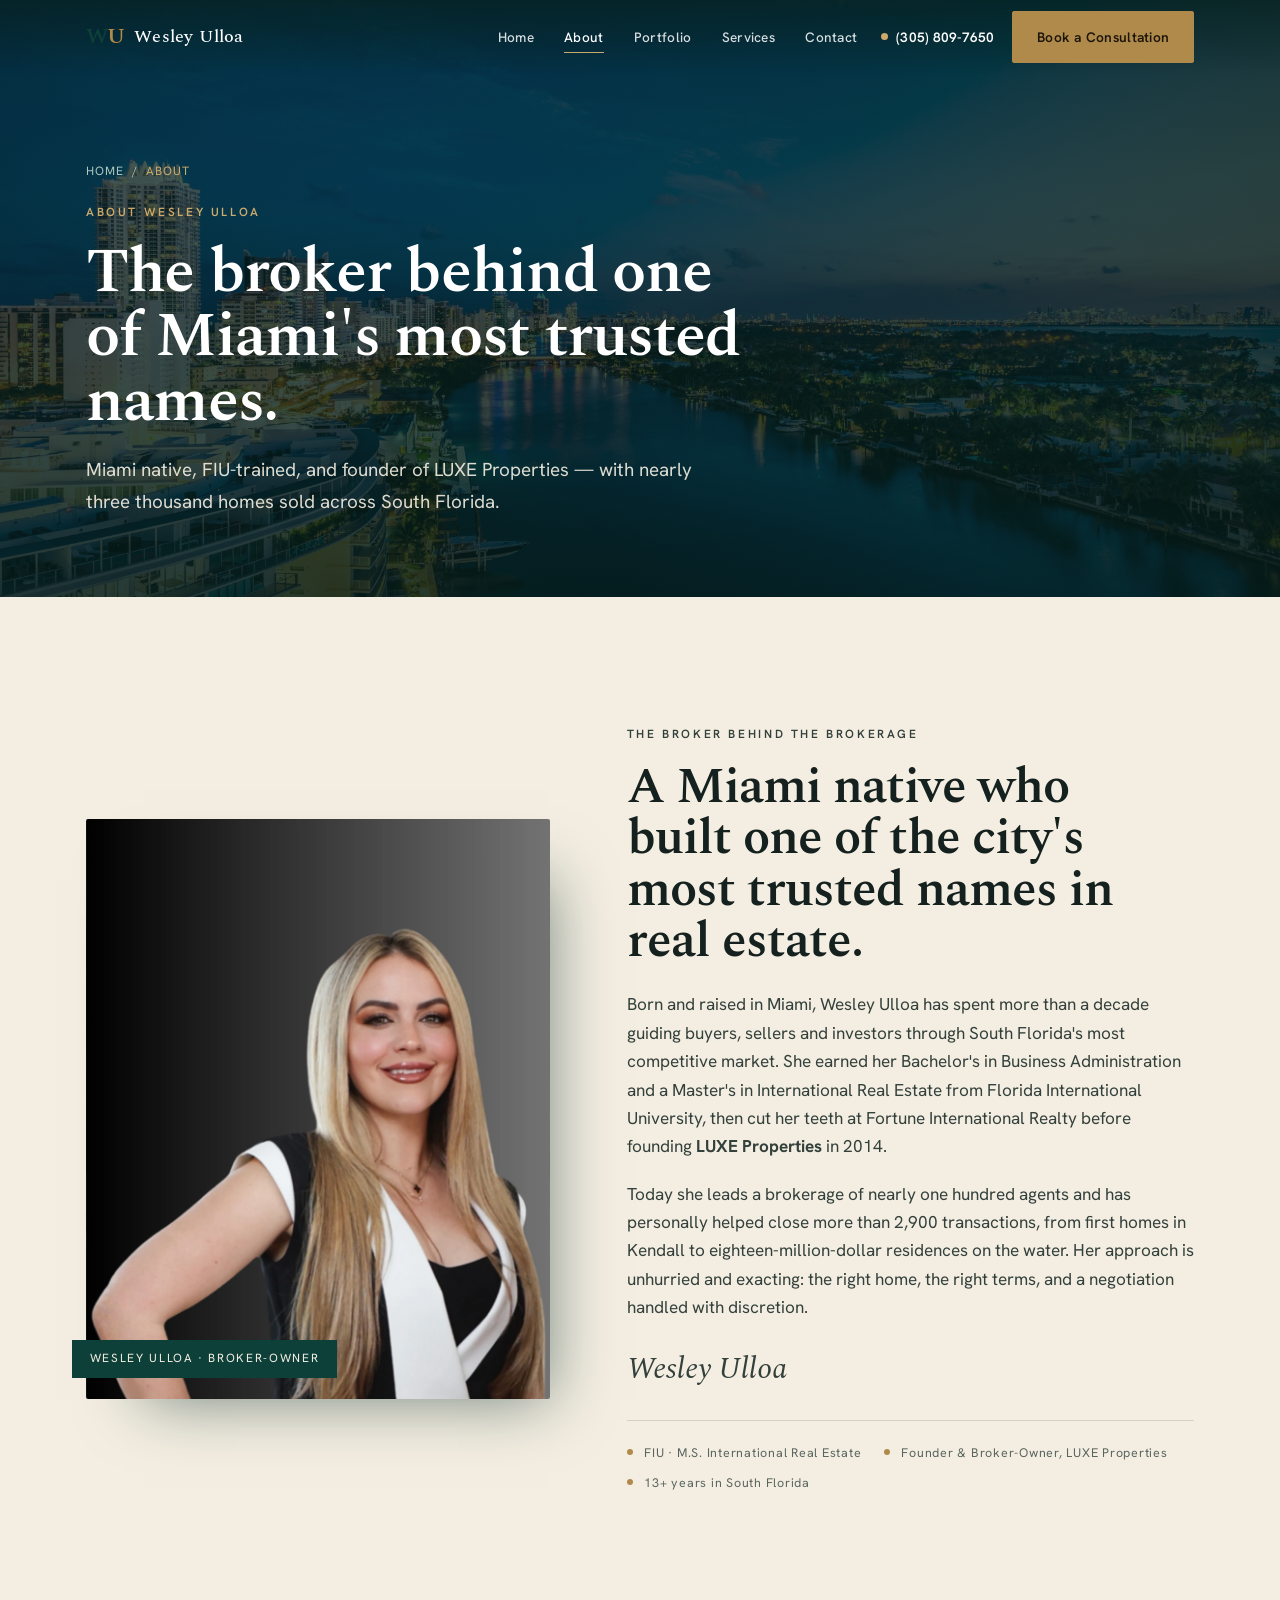
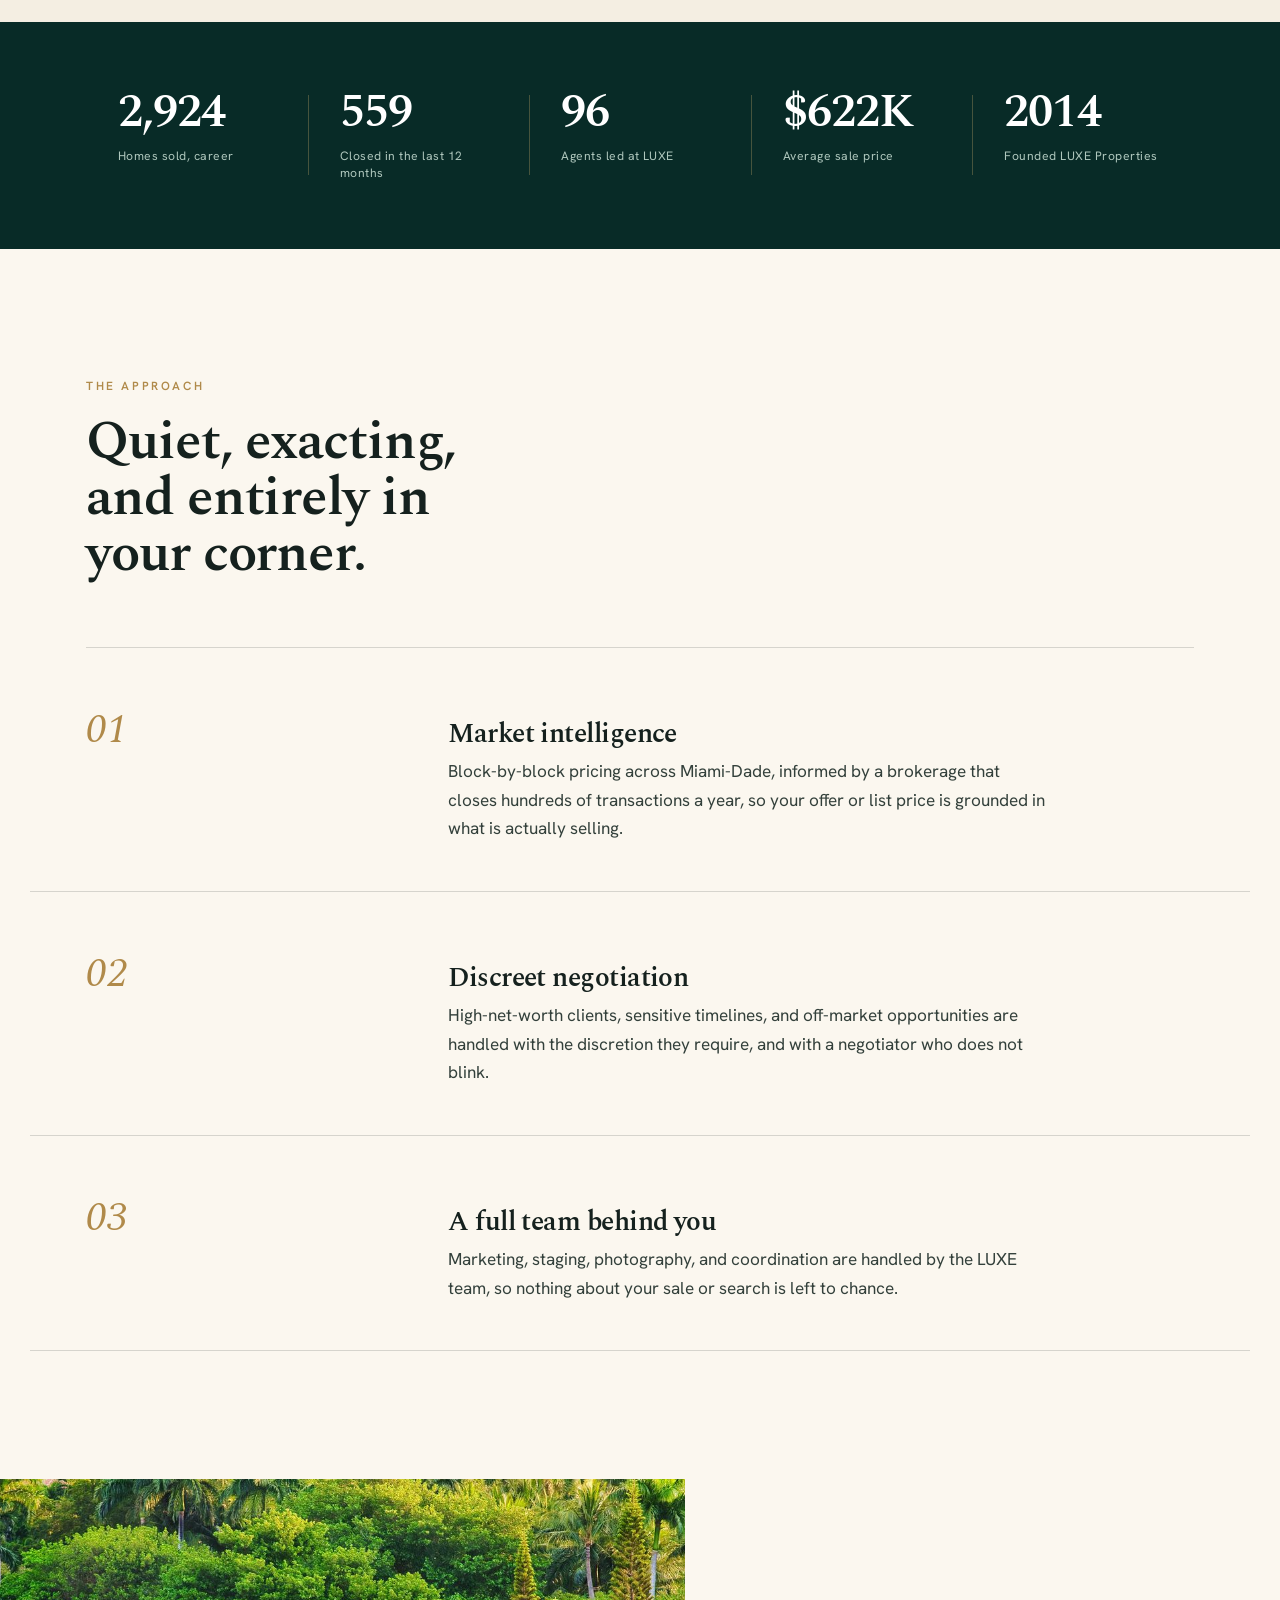
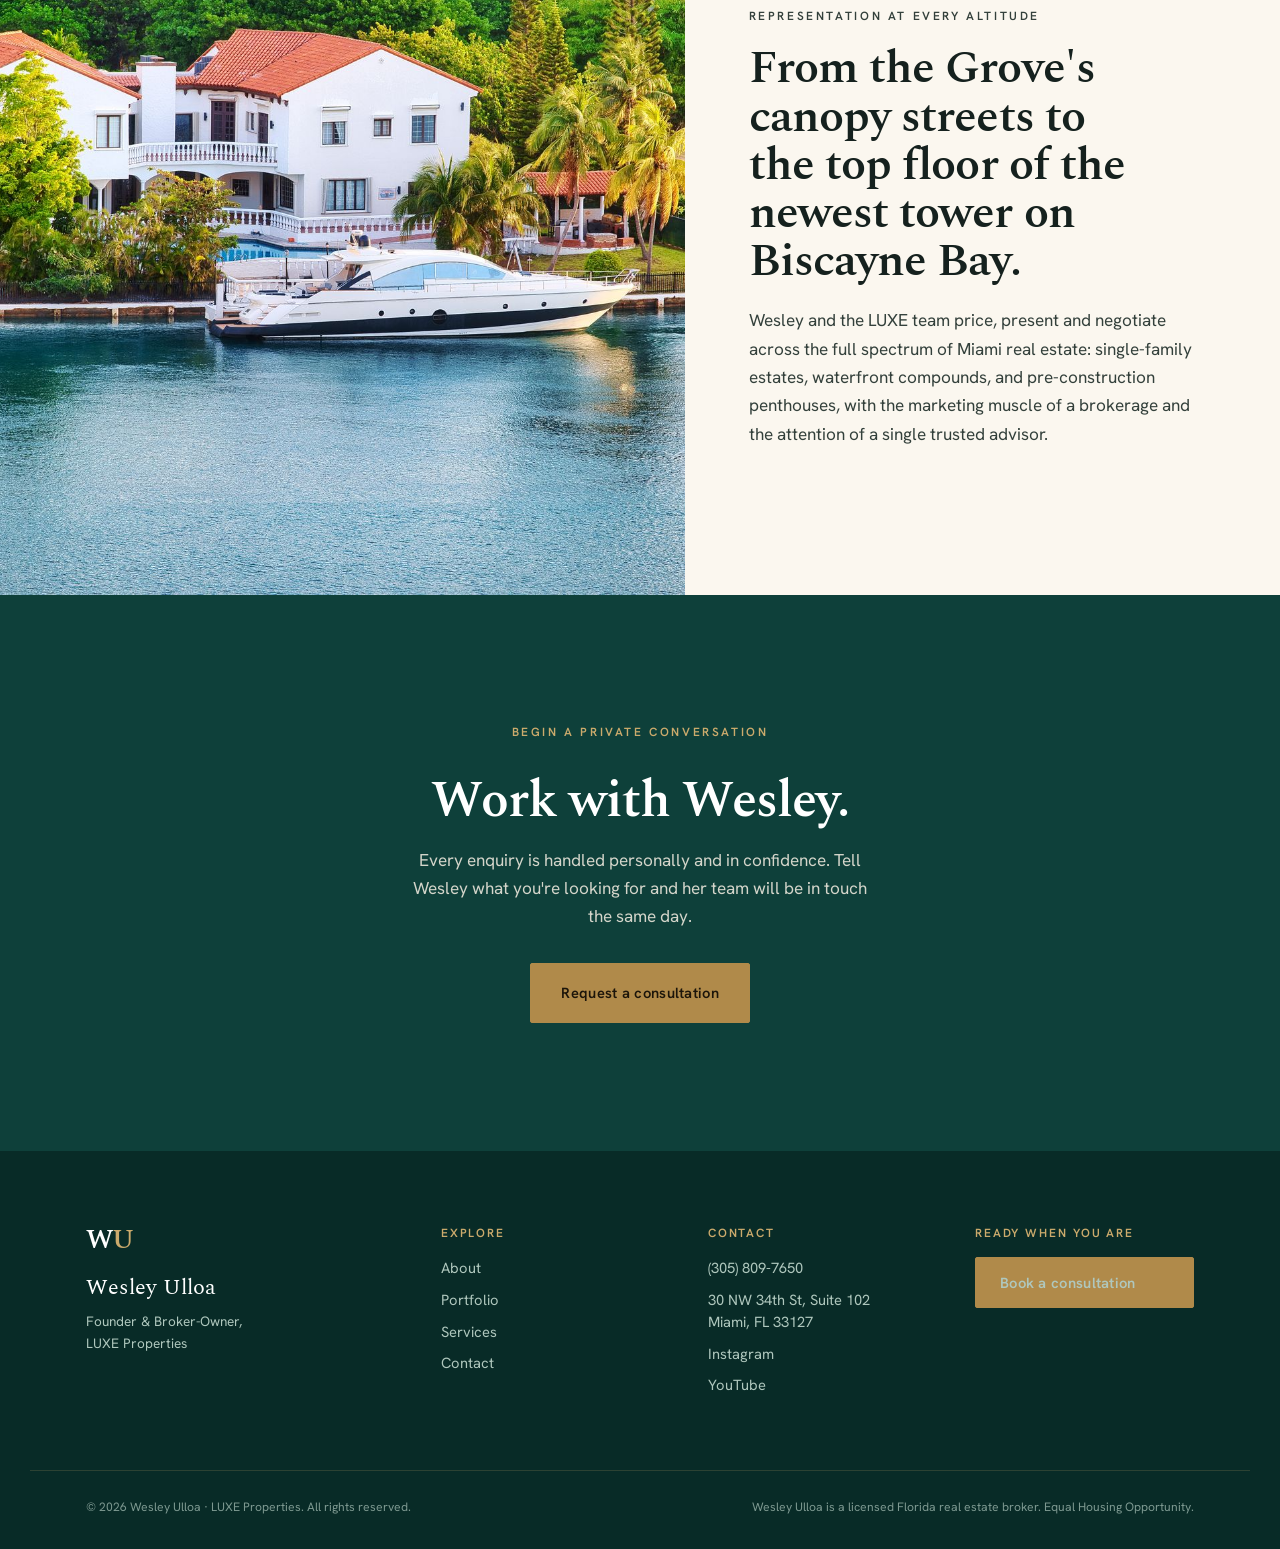
==== commit d2e8da95: "Swap display font Bodoni Moda -> Spectral for readability Bodoni's hairline didone strokes read poor" ====
--- a/about.html
+++ b/about.html
@@ -18,7 +18,7 @@
 <link rel="icon" href="assets/favicon.svg" type="image/svg+xml">
 <link rel="preconnect" href="https://fonts.googleapis.com">
 <link rel="preconnect" href="https://fonts.gstatic.com" crossorigin>
-<link href="https://fonts.googleapis.com/css2?family=Bodoni+Moda:opsz,wght@6..96,400;6..96,500;6..96,600;6..96,700&family=Hanken+Grotesk:wght@400;500;600;700&display=swap" rel="stylesheet">
+<link href="https://fonts.googleapis.com/css2?family=Spectral:ital,wght@0,400;0,500;0,600;0,700;1,400;1,600&family=Hanken+Grotesk:wght@400;500;600;700&display=swap" rel="stylesheet">
 <link rel="stylesheet" href="css/style.css">
 </head>
 <body>
--- a/css/style.css
+++ b/css/style.css
@@ -10,7 +10,7 @@
   --ink:#15211E;       --muted:#5A655F;
   --on-teal:#F4EEE2;   --on-teal-dim:#AFC7BD;
 
-  --serif:"Bodoni Moda", Didot, "Times New Roman", serif;
+  --serif:"Spectral", Georgia, "Times New Roman", serif;
   --sans:"Hanken Grotesk", system-ui, -apple-system, Segoe UI, sans-serif;
 
   --ease-out:cubic-bezier(0.22,1,0.36,1);
@@ -255,7 +255,7 @@
 .contact-facts li{display:grid;grid-template-columns:5.5rem 1fr;gap:1rem;align-items:baseline;
   padding-bottom:1.3rem;border-bottom:1px solid rgba(203,170,108,.22)}
 .contact-facts span{font-size:.72rem;letter-spacing:.16em;text-transform:uppercase;color:var(--brass-lt)}
-.contact-facts a,.contact-facts address{font-family:var(--serif);font-size:1.15rem;color:#fff;line-height:1.4}
+.contact-facts a,.contact-facts address{font-family:var(--sans);font-weight:600;font-size:1.02rem;color:#fff;line-height:1.45;letter-spacing:.01em}
 @media (hover:hover){.contact-facts a:hover{color:var(--brass-lt)}}
 
 .contact-form{background:var(--ivory);color:var(--ink);border-radius:var(--radius);
